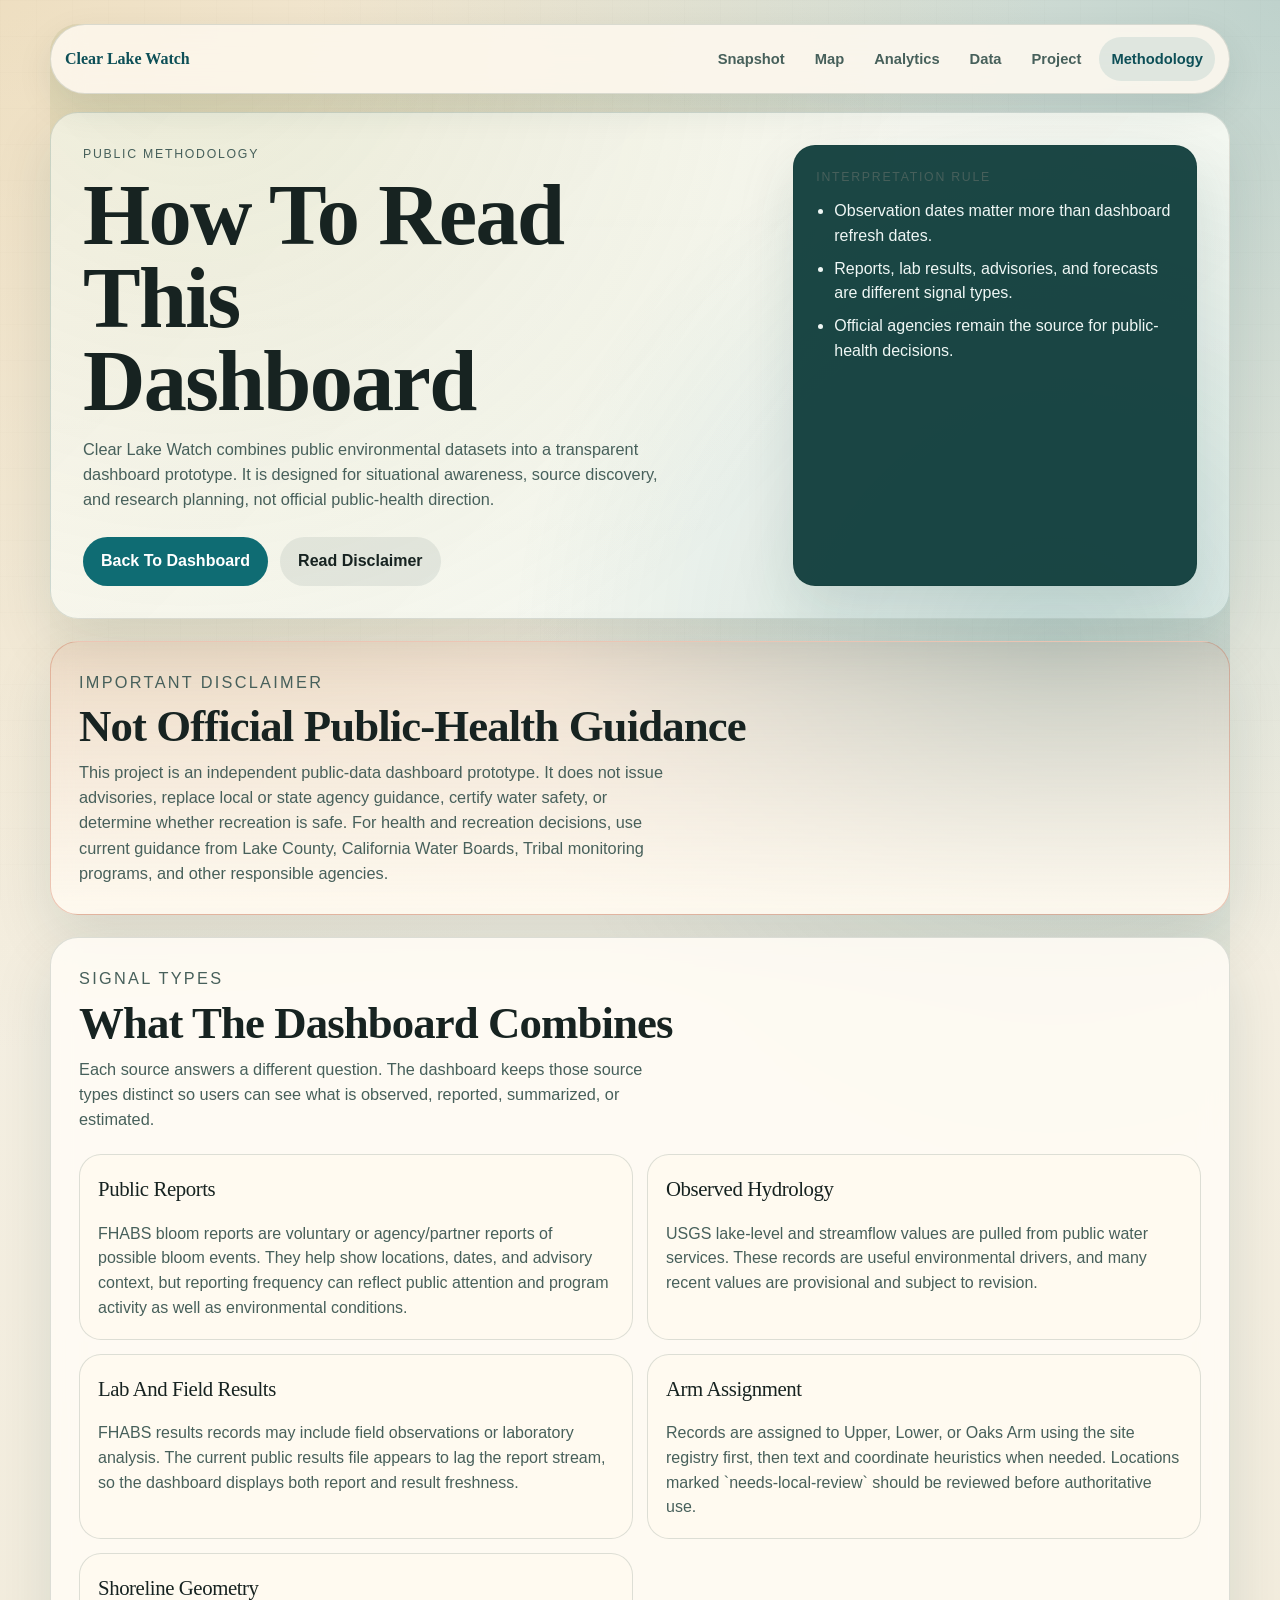
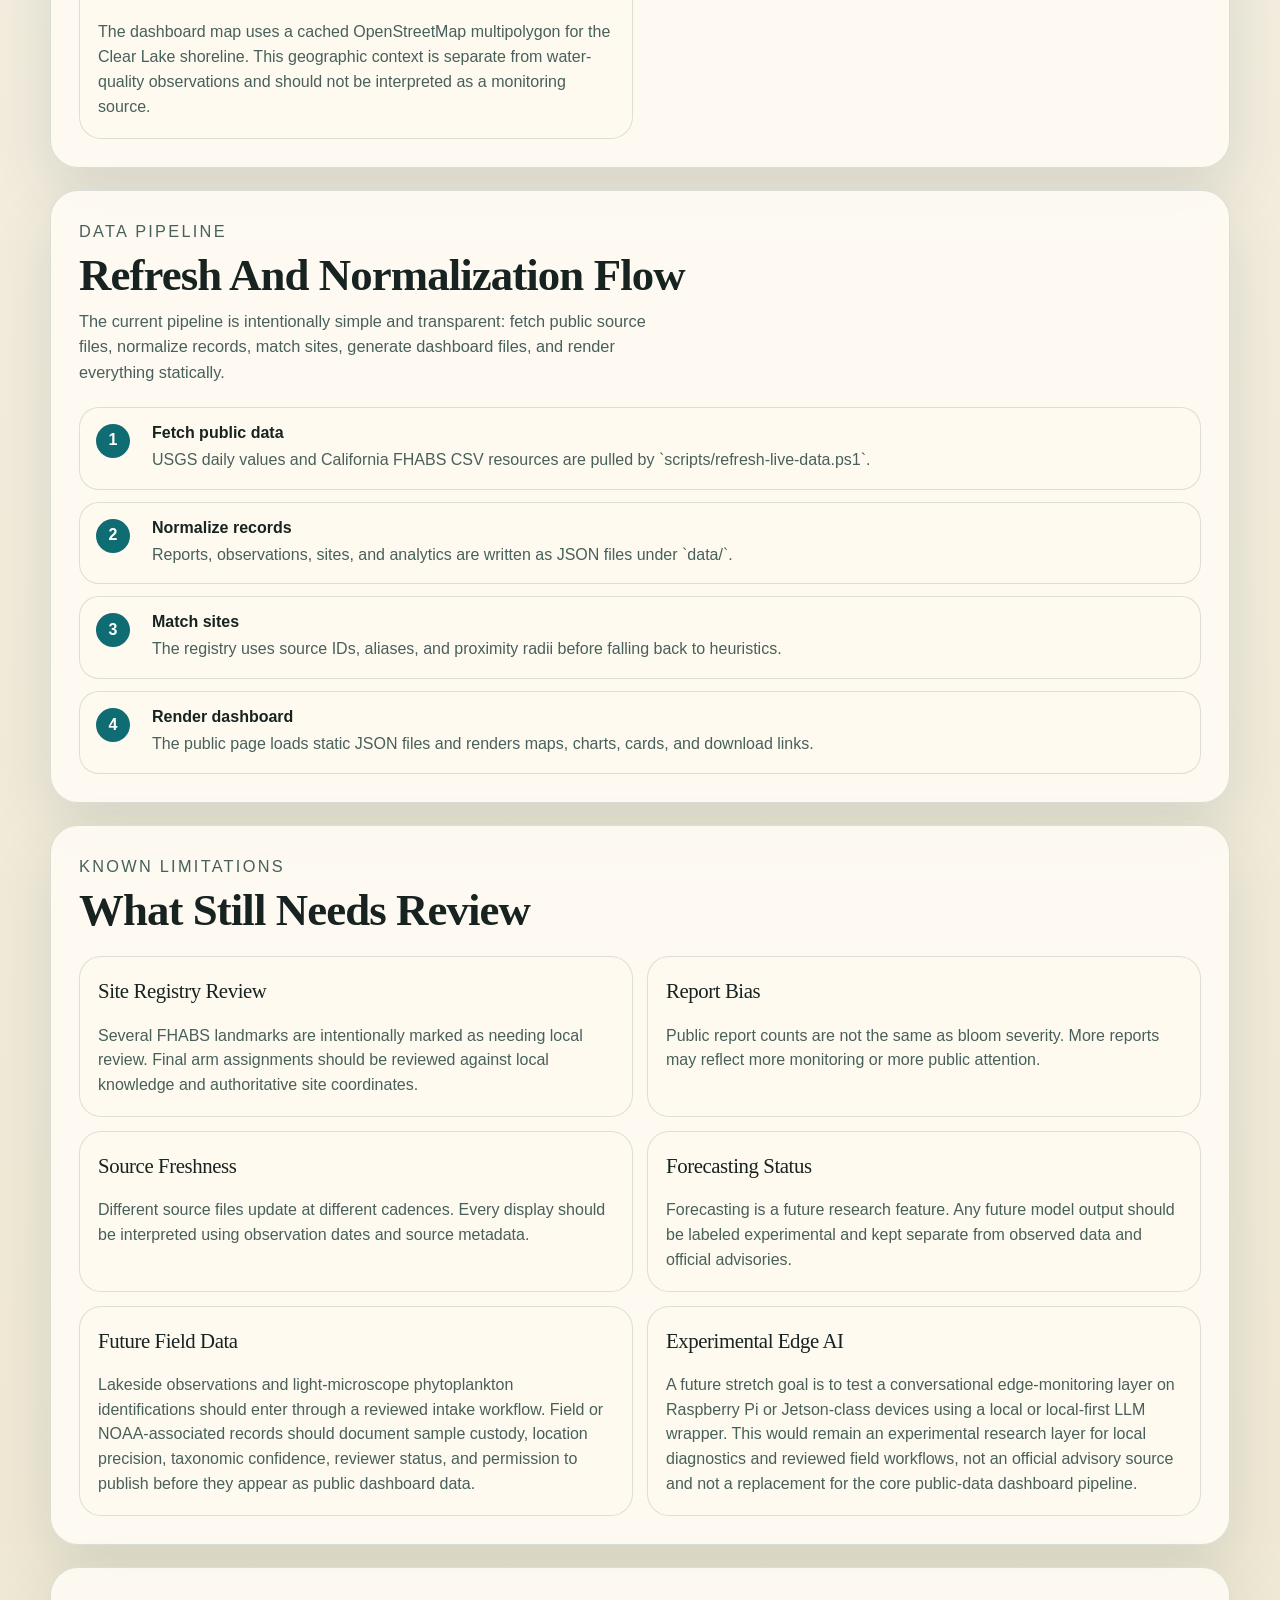
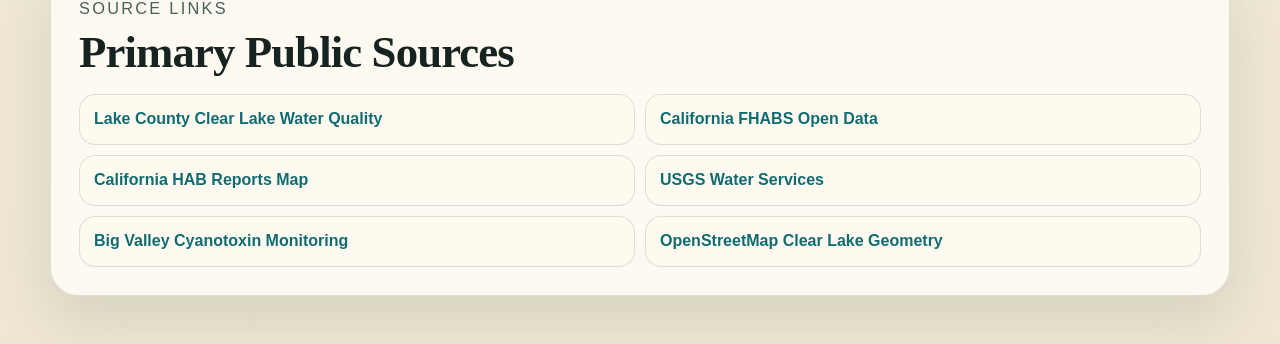
==== methodology.html @ ec5adc86 "Initial Clear Lake Watch baseline" ====
<!doctype html>
<html lang="en">
  <head>
    <meta charset="utf-8">
    <meta name="viewport" content="width=device-width, initial-scale=1">
    <title>Methodology | Clear Lake Watch</title>
    <meta
      name="description"
      content="Methodology, source notes, and public-health disclaimers for the Clear Lake Watch dashboard prototype."
    >
    <link rel="icon" href="./assets/clear-lake-watch.ico">
    <link rel="stylesheet" href="./styles.css">
  </head>
  <body>
    <a class="skip-link" href="#main-content">Skip to methodology content</a>
    <div class="page-shell">
      <nav class="site-nav" aria-label="Primary navigation">
        <a class="brand-link" href="./index.html">Clear Lake Watch</a>
        <div class="nav-links">
          <a href="./index.html#live">Snapshot</a>
          <a href="./index.html#map">Map</a>
          <a href="./index.html#analytics">Analytics</a>
          <a href="./index.html#data-products">Data</a>
          <a href="./project.html">Project</a>
          <a href="./methodology.html" aria-current="page">Methodology</a>
        </div>
      </nav>

      <header class="hero methodology-hero">
        <div class="hero-copy">
          <p class="eyebrow">Public Methodology</p>
          <h1>How To Read This Dashboard</h1>
          <p class="hero-text">
            Clear Lake Watch combines public environmental datasets into a transparent
            dashboard prototype. It is designed for situational awareness, source
            discovery, and research planning, not official public-health direction.
          </p>
          <div class="hero-actions">
            <a href="./index.html" class="button button-primary">Back To Dashboard</a>
            <a href="#disclaimer" class="button button-secondary">Read Disclaimer</a>
          </div>
        </div>
        <aside class="hero-panel">
          <p class="panel-label">Interpretation Rule</p>
          <ul class="hero-list">
            <li>Observation dates matter more than dashboard refresh dates.</li>
            <li>Reports, lab results, advisories, and forecasts are different signal types.</li>
            <li>Official agencies remain the source for public-health decisions.</li>
          </ul>
        </aside>
      </header>

      <main id="main-content" tabindex="-1">
        <section class="section callout-section" id="disclaimer">
          <div class="section-heading">
            <p class="eyebrow">Important Disclaimer</p>
            <h2>Not Official Public-Health Guidance</h2>
            <p>
              This project is an independent public-data dashboard prototype. It does
              not issue advisories, replace local or state agency guidance, certify
              water safety, or determine whether recreation is safe. For health and
              recreation decisions, use current guidance from Lake County, California
              Water Boards, Tribal monitoring programs, and other responsible agencies.
            </p>
          </div>
        </section>

        <section class="section">
          <div class="section-heading">
            <p class="eyebrow">Signal Types</p>
            <h2>What The Dashboard Combines</h2>
            <p>
              Each source answers a different question. The dashboard keeps those
              source types distinct so users can see what is observed, reported,
              summarized, or estimated.
            </p>
          </div>
          <div class="method-grid">
            <article class="method-card">
              <p class="simple-title">Public Reports</p>
              <p>
                FHABS bloom reports are voluntary or agency/partner reports of
                possible bloom events. They help show locations, dates, and advisory
                context, but reporting frequency can reflect public attention and
                program activity as well as environmental conditions.
              </p>
            </article>
            <article class="method-card">
              <p class="simple-title">Observed Hydrology</p>
              <p>
                USGS lake-level and streamflow values are pulled from public water
                services. These records are useful environmental drivers, and many
                recent values are provisional and subject to revision.
              </p>
            </article>
            <article class="method-card">
              <p class="simple-title">Lab And Field Results</p>
              <p>
                FHABS results records may include field observations or laboratory
                analysis. The current public results file appears to lag the report
                stream, so the dashboard displays both report and result freshness.
              </p>
            </article>
            <article class="method-card">
              <p class="simple-title">Arm Assignment</p>
              <p>
                Records are assigned to Upper, Lower, or Oaks Arm using the site
                registry first, then text and coordinate heuristics when needed.
                Locations marked `needs-local-review` should be reviewed before
                authoritative use.
              </p>
            </article>
            <article class="method-card">
              <p class="simple-title">Shoreline Geometry</p>
              <p>
                The dashboard map uses a cached OpenStreetMap multipolygon for
                the Clear Lake shoreline. This geographic context is separate from
                water-quality observations and should not be interpreted as a
                monitoring source.
              </p>
            </article>
          </div>
        </section>

        <section class="section">
          <div class="section-heading">
            <p class="eyebrow">Data Pipeline</p>
            <h2>Refresh And Normalization Flow</h2>
            <p>
              The current pipeline is intentionally simple and transparent: fetch
              public source files, normalize records, match sites, generate dashboard
              files, and render everything statically.
            </p>
          </div>
          <div class="timeline">
            <article class="timeline-item">
              <span>1</span>
              <div>
                <strong>Fetch public data</strong>
                <p>USGS daily values and California FHABS CSV resources are pulled by `scripts/refresh-live-data.ps1`.</p>
              </div>
            </article>
            <article class="timeline-item">
              <span>2</span>
              <div>
                <strong>Normalize records</strong>
                <p>Reports, observations, sites, and analytics are written as JSON files under `data/`.</p>
              </div>
            </article>
            <article class="timeline-item">
              <span>3</span>
              <div>
                <strong>Match sites</strong>
                <p>The registry uses source IDs, aliases, and proximity radii before falling back to heuristics.</p>
              </div>
            </article>
            <article class="timeline-item">
              <span>4</span>
              <div>
                <strong>Render dashboard</strong>
                <p>The public page loads static JSON files and renders maps, charts, cards, and download links.</p>
              </div>
            </article>
          </div>
        </section>

        <section class="section">
          <div class="section-heading">
            <p class="eyebrow">Known Limitations</p>
            <h2>What Still Needs Review</h2>
          </div>
          <div class="method-grid">
            <article class="method-card">
              <p class="simple-title">Site Registry Review</p>
              <p>
                Several FHABS landmarks are intentionally marked as needing local
                review. Final arm assignments should be reviewed against local
                knowledge and authoritative site coordinates.
              </p>
            </article>
            <article class="method-card">
              <p class="simple-title">Report Bias</p>
              <p>
                Public report counts are not the same as bloom severity. More reports
                may reflect more monitoring or more public attention.
              </p>
            </article>
            <article class="method-card">
              <p class="simple-title">Source Freshness</p>
              <p>
                Different source files update at different cadences. Every display
                should be interpreted using observation dates and source metadata.
              </p>
            </article>
            <article class="method-card">
              <p class="simple-title">Forecasting Status</p>
              <p>
                Forecasting is a future research feature. Any future model output
                should be labeled experimental and kept separate from observed data
                and official advisories.
              </p>
            </article>
            <article class="method-card">
              <p class="simple-title">Future Field Data</p>
              <p>
                Lakeside observations and light-microscope phytoplankton
                identifications should enter through a reviewed intake workflow.
                Field or NOAA-associated records should document sample custody,
                location precision, taxonomic confidence, reviewer status, and
                permission to publish before they appear as public dashboard data.
              </p>
            </article>
            <article class="method-card">
              <p class="simple-title">Experimental Edge AI</p>
              <p>
                A future stretch goal is to test a conversational edge-monitoring
                layer on Raspberry Pi or Jetson-class devices using a local or
                local-first LLM wrapper. This would remain an experimental research
                layer for local diagnostics and reviewed field workflows, not an
                official advisory source and not a replacement for the core
                public-data dashboard pipeline.
              </p>
            </article>
          </div>
        </section>

        <section class="section">
          <div class="section-heading">
            <p class="eyebrow">Source Links</p>
            <h2>Primary Public Sources</h2>
          </div>
          <div class="source-link-list">
            <a href="https://lakecountyca.gov/1504/Clear-Lake-Water-Quality" target="_blank" rel="noreferrer">Lake County Clear Lake Water Quality</a>
            <a href="https://lab.data.ca.gov/dataset/surface-water-freshwater-harmful-algal-blooms" target="_blank" rel="noreferrer">California FHABS Open Data</a>
            <a href="https://mywaterquality.ca.gov/habs/resources/reports-map/" target="_blank" rel="noreferrer">California HAB Reports Map</a>
            <a href="https://waterservices.usgs.gov/" target="_blank" rel="noreferrer">USGS Water Services</a>
            <a href="https://www.bvrancheria.com/clearlakecyanotoxins" target="_blank" rel="noreferrer">Big Valley Cyanotoxin Monitoring</a>
            <a href="https://www.openstreetmap.org/relation/4046481" target="_blank" rel="noreferrer">OpenStreetMap Clear Lake Geometry</a>
          </div>
        </section>
      </main>
    </div>
  </body>
</html>
---- styles.css ----
:root {
  --bg: #f3efe2;
  --bg-deep: #0d3b3a;
  --panel: rgba(255, 252, 245, 0.88);
  --panel-strong: #fffaf0;
  --ink: #172321;
  --ink-soft: #47605b;
  --line: rgba(18, 49, 48, 0.14);
  --lake: #0f6c73;
  --lake-deep: #0d4f57;
  --reed: #7b8f3d;
  --sand: #ddb66f;
  --alert: #c85b3c;
  --shadow: 0 24px 60px rgba(13, 59, 58, 0.12);
}

:root[data-theme="dark"] {
  --bg: #071817;
  --bg-deep: #041110;
  --panel: rgba(13, 34, 32, 0.9);
  --panel-strong: #102522;
  --ink: #edf6f1;
  --ink-soft: #b5cbc4;
  --line: rgba(217, 235, 225, 0.16);
  --lake: #65c5c3;
  --lake-deep: #9bddda;
  --reed: #b8c770;
  --sand: #e1bd73;
  --alert: #ef8a66;
  --shadow: 0 24px 60px rgba(0, 0, 0, 0.34);
}

* {
  box-sizing: border-box;
}

html {
  scroll-behavior: smooth;
}

body {
  margin: 0;
  min-height: 100vh;
  color: var(--ink);
  background:
    radial-gradient(circle at top left, rgba(221, 182, 111, 0.32), transparent 28%),
    radial-gradient(circle at top right, rgba(15, 108, 115, 0.24), transparent 26%),
    linear-gradient(180deg, #f6f2e8 0%, #efe7d2 100%);
  font-family: "Aptos", "Segoe UI", sans-serif;
}

:root[data-theme="dark"] body {
  background:
    radial-gradient(circle at top left, rgba(225, 189, 115, 0.14), transparent 30%),
    radial-gradient(circle at top right, rgba(101, 197, 195, 0.18), transparent 28%),
    linear-gradient(180deg, #061715 0%, #0b201d 100%);
}

body::before {
  content: "";
  position: fixed;
  inset: 0;
  pointer-events: none;
  opacity: 0.2;
  background-image:
    linear-gradient(rgba(13, 59, 58, 0.04) 1px, transparent 1px),
    linear-gradient(90deg, rgba(13, 59, 58, 0.04) 1px, transparent 1px);
  background-size: 36px 36px;
}

:root[data-theme="dark"] body::before {
  opacity: 0.08;
}

h1,
h2,
.stat-value,
.arm-name,
.source-name,
.phase-name,
.simple-title {
  font-family: "Georgia", "Palatino Linotype", serif;
  letter-spacing: -0.02em;
}

p,
li,
a,
span {
  line-height: 1.55;
}

a {
  color: inherit;
}

.skip-link {
  position: fixed;
  left: 16px;
  top: 16px;
  z-index: 100;
  padding: 10px 14px;
  border-radius: 999px;
  background: var(--ink);
  color: var(--panel-strong);
  font-weight: 800;
  text-decoration: none;
  transform: translateY(-180%);
  transition: transform 160ms ease;
}

.skip-link:focus {
  transform: translateY(0);
}

.page-shell {
  position: relative;
  width: calc(100% - 32px);
  max-width: 1180px;
  margin: 24px auto 48px;
}

.site-nav {
  position: sticky;
  top: 12px;
  z-index: 10;
  display: flex;
  align-items: center;
  justify-content: space-between;
  gap: 16px;
  margin-bottom: 18px;
  padding: 12px 14px;
  border: 1px solid var(--line);
  border-radius: 999px;
  background: rgba(255, 250, 240, 0.86);
  box-shadow: 0 14px 36px rgba(13, 59, 58, 0.1);
  backdrop-filter: blur(16px);
}

:root[data-theme="dark"] .site-nav {
  background: rgba(10, 30, 27, 0.86);
}

.brand-link {
  font-family: "Georgia", "Palatino Linotype", serif;
  font-weight: 800;
  text-decoration: none;
  color: var(--lake-deep);
}

.nav-links {
  display: flex;
  flex-wrap: wrap;
  gap: 6px;
  justify-content: flex-end;
}

.nav-links a {
  display: inline-flex;
  align-items: center;
  min-height: 44px;
  padding: 10px 12px;
  border-radius: 999px;
  color: var(--ink-soft);
  font-size: 0.92rem;
  font-weight: 700;
  text-decoration: none;
}

.nav-links a:hover,
.nav-links a[aria-current] {
  background: rgba(15, 108, 115, 0.1);
  color: var(--lake-deep);
}

.theme-toggle {
  min-height: 44px;
  border: 1px solid var(--line);
  border-radius: 999px;
  padding: 10px 12px;
  background: rgba(15, 108, 115, 0.08);
  color: var(--lake-deep);
  cursor: pointer;
  font: inherit;
  font-size: 0.92rem;
  font-weight: 800;
}

.theme-toggle:hover,
.theme-toggle[aria-pressed="true"] {
  background: var(--lake);
  color: var(--panel-strong);
}

a:focus-visible,
button:focus-visible,
.map-marker:focus-visible,
.map-detail:focus-visible,
main:focus-visible {
  outline: 3px solid var(--sand);
  outline-offset: 3px;
}

.hero,
.section,
.stat-card,
.hero-panel {
  border: 1px solid var(--line);
  box-shadow: var(--shadow);
}

.hero {
  display: grid;
  grid-template-columns: 1.7fr 1fr;
  gap: 24px;
  padding: 32px;
  border-radius: 28px;
  background:
    linear-gradient(135deg, rgba(255, 250, 240, 0.95), rgba(238, 245, 239, 0.92)),
    linear-gradient(180deg, rgba(255, 255, 255, 0.8), rgba(255, 255, 255, 0.72));
  overflow: hidden;
}

:root[data-theme="dark"] .hero {
  background:
    linear-gradient(135deg, rgba(16, 37, 34, 0.96), rgba(12, 47, 43, 0.92)),
    linear-gradient(180deg, rgba(255, 255, 255, 0.03), rgba(255, 255, 255, 0.01));
}

.hero::after {
  content: "";
  position: absolute;
  inset: 0;
  border-radius: 28px;
  pointer-events: none;
  background:
    radial-gradient(circle at 85% 18%, rgba(15, 108, 115, 0.16), transparent 18%),
    radial-gradient(circle at 12% 0%, rgba(123, 143, 61, 0.15), transparent 20%);
}

.hero-copy,
.hero-panel {
  position: relative;
  z-index: 1;
}

.eyebrow,
.panel-label,
.detail-label,
.stat-label,
.source-owner,
.phase-window {
  margin: 0;
  text-transform: uppercase;
  letter-spacing: 0.14em;
  font-size: 0.77rem;
  color: var(--ink-soft);
}

h1 {
  margin: 10px 0 14px;
  font-size: clamp(3rem, 7vw, 5.4rem);
  line-height: 0.96;
  max-width: 16ch;
}

h2 {
  margin: 8px 0 10px;
  font-size: clamp(1.9rem, 4vw, 2.8rem);
  line-height: 1.05;
}

.hero-text,
.section-heading p {
  max-width: 66ch;
  margin: 0;
  color: var(--ink-soft);
  font-size: 1.02rem;
}

.hero-actions {
  display: flex;
  flex-wrap: wrap;
  gap: 12px;
  margin-top: 24px;
}

.button {
  display: inline-flex;
  align-items: center;
  justify-content: center;
  min-height: 44px;
  padding: 12px 18px;
  border-radius: 999px;
  text-decoration: none;
  font-weight: 600;
  transition: transform 180ms ease, background-color 180ms ease;
}

.button:hover {
  transform: translateY(-2px);
}

.button-primary {
  background: var(--lake);
  color: #fff;
}

.button-secondary {
  background: rgba(13, 59, 58, 0.08);
}

.hero-panel {
  align-self: stretch;
  padding: 22px;
  border-radius: 22px;
  background: rgba(13, 59, 58, 0.94);
  color: #eff7f5;
}

.methodology-hero h1 {
  max-width: 12ch;
}

.hero-list,
.mini-list {
  margin: 12px 0 0;
  padding-left: 18px;
}

.hero-list li + li,
.mini-list li + li {
  margin-top: 8px;
}

.timestamp {
  margin-top: 22px;
  padding-top: 16px;
  border-top: 1px solid rgba(255, 255, 255, 0.15);
}

.timestamp span {
  display: block;
  color: rgba(239, 247, 245, 0.74);
  font-size: 0.85rem;
}

.timestamp strong {
  font-size: 1.05rem;
}

.snapshot-unavailable {
  color: var(--alert);
}

.stats-grid,
.arm-grid,
.source-grid,
.ml-grid,
.product-grid {
  display: grid;
  gap: 18px;
}

.stats-grid {
  grid-template-columns: repeat(4, minmax(0, 1fr));
  margin: 22px 0;
}

.stat-card {
  padding: 18px;
  border-radius: 20px;
  background: var(--panel);
  backdrop-filter: blur(12px);
}

.stat-value {
  display: block;
  margin-top: 10px;
  font-size: 2rem;
}

.stat-note {
  margin: 8px 0 0;
  color: var(--ink-soft);
}

.section {
  margin-top: 22px;
  padding: 28px;
  border-radius: 28px;
  background: var(--panel);
  backdrop-filter: blur(14px);
}

.freshness-row {
  display: flex;
  flex-wrap: wrap;
  gap: 10px;
  align-items: center;
  margin: 12px 0;
}

.freshness-badge {
  display: inline-flex;
  align-items: center;
  min-height: 34px;
  border-radius: 999px;
  padding: 6px 12px;
  font-weight: 900;
}

.freshness-current {
  background: rgba(123, 143, 61, 0.16);
  color: #40510e;
}

.freshness-stale {
  background: rgba(221, 182, 111, 0.2);
  color: #715119;
}

.freshness-unknown,
.freshness-unavailable {
  background: rgba(200, 91, 60, 0.14);
  color: var(--alert);
}

.freshness-note {
  color: var(--ink-soft);
  font-size: 0.92rem;
}

:root[data-theme="dark"] .freshness-current,
:root[data-theme="dark"] .freshness-stale {
  color: var(--sand);
}

.signal-row {
  display: flex;
  flex-wrap: wrap;
  gap: 7px;
  align-items: center;
  margin-top: 12px;
}

.signal-badge {
  display: inline-flex;
  align-items: center;
  min-height: 28px;
  border-radius: 999px;
  padding: 4px 9px;
  border: 1px solid transparent;
  font-size: 0.76rem;
  font-weight: 900;
  letter-spacing: 0.01em;
}

.signal-observed {
  background: rgba(15, 108, 115, 0.12);
  color: var(--lake-deep);
}

.signal-reported {
  background: rgba(221, 182, 111, 0.18);
  color: #70511d;
}

.signal-derived {
  background: rgba(123, 143, 61, 0.14);
  color: #40510e;
}

.signal-review {
  background: rgba(200, 91, 60, 0.12);
  color: var(--alert);
}

.signal-planning {
  background: rgba(89, 122, 115, 0.14);
  color: #31544d;
}

.signal-experimental {
  background: rgba(96, 76, 121, 0.13);
  color: #51396f;
}

.signal-export,
.signal-context {
  background: rgba(13, 59, 58, 0.08);
  color: var(--ink-soft);
}

:root[data-theme="dark"] .signal-badge {
  border-color: rgba(255, 250, 240, 0.08);
}

:root[data-theme="dark"] .signal-observed,
:root[data-theme="dark"] .signal-reported,
:root[data-theme="dark"] .signal-derived,
:root[data-theme="dark"] .signal-review,
:root[data-theme="dark"] .signal-planning,
:root[data-theme="dark"] .signal-experimental,
:root[data-theme="dark"] .signal-export,
:root[data-theme="dark"] .signal-context {
  color: var(--sand);
}

.section-heading.compact h2 {
  font-size: 1.7rem;
}

.arm-grid {
  grid-template-columns: repeat(3, minmax(0, 1fr));
  margin-top: 22px;
}

.arm-card,
.source-card,
.simple-card,
.phase-card {
  border: 1px solid var(--line);
  border-radius: 22px;
  padding: 18px;
  background: var(--panel-strong);
}

.arm-card {
  background:
    linear-gradient(180deg, rgba(15, 108, 115, 0.06), rgba(255, 250, 240, 0.96));
}

:root[data-theme="dark"] .hero-panel,
:root[data-theme="dark"] .stat-card,
:root[data-theme="dark"] .arm-card,
:root[data-theme="dark"] .source-card,
:root[data-theme="dark"] .simple-card,
:root[data-theme="dark"] .phase-card,
:root[data-theme="dark"] .list-item,
:root[data-theme="dark"] .trend-card,
:root[data-theme="dark"] .map-card,
:root[data-theme="dark"] .map-detail,
:root[data-theme="dark"] .marker-card,
:root[data-theme="dark"] .product-card,
:root[data-theme="dark"] .source-status-card,
:root[data-theme="dark"] .source-output-card,
:root[data-theme="dark"] .review-summary-card,
:root[data-theme="dark"] .map-filter-panel,
:root[data-theme="dark"] .weather-context-card,
:root[data-theme="dark"] .method-card,
:root[data-theme="dark"] .timeline-item,
:root[data-theme="dark"] .source-link-list a,
:root[data-theme="dark"] .chart-card,
:root[data-theme="dark"] .coverage-item {
  background: rgba(16, 37, 34, 0.92);
}

.arm-card-top,
.source-top,
.phase-top {
  display: flex;
  justify-content: space-between;
  gap: 14px;
  align-items: flex-start;
}

.arm-name,
.source-name,
.phase-name,
.simple-title {
  margin: 0;
  font-size: 1.3rem;
}

.arm-summary,
.source-summary,
.phase-goal,
.simple-body,
.meta-value {
  margin: 10px 0 0;
  color: var(--ink-soft);
}

.arm-badge,
.source-status,
.phase-window {
  display: inline-flex;
  align-items: center;
  border-radius: 999px;
  padding: 6px 10px;
  background: rgba(15, 108, 115, 0.1);
  color: var(--lake-deep);
  white-space: nowrap;
}

.chip-row {
  display: flex;
  flex-wrap: wrap;
  gap: 8px;
}

.arm-focus,
.arm-signals {
  margin-top: 14px;
}

.chip {
  display: inline-flex;
  align-items: center;
  padding: 6px 10px;
  border-radius: 999px;
  font-size: 0.88rem;
  background: rgba(123, 143, 61, 0.12);
  color: #40510e;
}

.arm-details {
  display: grid;
  gap: 14px;
  margin-top: 16px;
}

.split-section {
  display: grid;
  grid-template-columns: 1fr 1fr;
  gap: 18px;
}

.module-list,
.guardrail-list,
.phase-list,
.marker-list {
  display: grid;
  gap: 12px;
}

.source-grid {
  grid-template-columns: repeat(2, minmax(0, 1fr));
  margin-top: 22px;
}

.meta-grid {
  display: grid;
  grid-template-columns: repeat(2, minmax(0, 1fr));
  gap: 14px;
  margin-top: 16px;
  padding-top: 14px;
  border-top: 1px solid var(--line);
}

.source-link {
  display: inline-flex;
  margin-top: 16px;
  color: var(--lake);
  font-weight: 700;
  text-decoration: none;
}

.source-link:hover {
  text-decoration: underline;
}

.phase-list {
  margin-top: 20px;
}

.live-detail-section {
  margin-top: 20px;
}

.list-card {
  display: grid;
  gap: 12px;
}

.trend-grid {
  display: grid;
  gap: 12px;
}

.list-item {
  border: 1px solid var(--line);
  border-radius: 20px;
  padding: 16px;
  background: rgba(255, 250, 240, 0.92);
}

.trend-card {
  border: 1px solid var(--line);
  border-radius: 22px;
  padding: 16px;
  background:
    linear-gradient(180deg, rgba(15, 108, 115, 0.08), rgba(255, 250, 240, 0.94));
}

.trend-top {
  display: flex;
  justify-content: space-between;
  gap: 12px;
  align-items: flex-start;
}

.trend-title {
  margin: 0;
  font-weight: 800;
}

.trend-subtitle,
.trend-note {
  margin: 6px 0 0;
  color: var(--ink-soft);
}

.trend-value {
  font-family: "Georgia", "Palatino Linotype", serif;
  font-size: 1.4rem;
  color: var(--lake-deep);
  white-space: nowrap;
}

.sparkline {
  width: 100%;
  height: 96px;
  margin-top: 12px;
  overflow: visible;
}

.sparkline-grid {
  stroke: rgba(13, 59, 58, 0.12);
  stroke-width: 1;
}

.sparkline-line {
  fill: none;
  stroke: var(--lake);
  stroke-width: 4;
  stroke-linecap: round;
  stroke-linejoin: round;
}

.sparkline-dot {
  fill: var(--sand);
  stroke: var(--lake-deep);
  stroke-width: 2;
}

.list-item-top {
  display: flex;
  justify-content: space-between;
  gap: 12px;
  align-items: flex-start;
}

.list-item-title {
  margin: 0;
  font-size: 1.05rem;
  font-weight: 700;
}

.list-item-tag {
  display: inline-flex;
  align-items: center;
  border-radius: 999px;
  padding: 5px 9px;
  background: rgba(15, 108, 115, 0.1);
  color: var(--lake-deep);
  font-size: 0.82rem;
  white-space: nowrap;
}

.list-item-body {
  margin: 8px 0 0;
  color: var(--ink-soft);
}

.phase-card {
  background:
    linear-gradient(180deg, rgba(221, 182, 111, 0.12), rgba(255, 250, 240, 0.96));
}

.ml-grid {
  grid-template-columns: 1fr;
  margin-top: 20px;
}

.map-layout {
  display: grid;
  grid-template-columns: minmax(0, 1.7fr) minmax(280px, 0.8fr);
  gap: 18px;
  margin-top: 22px;
}

.site-review-panel {
  display: grid;
  gap: 18px;
  margin-top: 22px;
  padding: 18px;
  border: 1px solid var(--line);
  border-radius: 24px;
  background: rgba(221, 182, 111, 0.1);
}

.site-review-panel h3 {
  margin: 0;
  font-family: "Georgia", "Palatino Linotype", serif;
}

.site-review-panel p {
  margin-bottom: 0;
}

.review-summary-grid {
  display: grid;
  grid-template-columns: repeat(4, minmax(0, 1fr));
  gap: 12px;
}

.review-summary-card {
  display: grid;
  align-content: start;
  gap: 10px;
  border: 1px solid var(--line);
  border-radius: 18px;
  padding: 14px;
  background: rgba(255, 250, 240, 0.84);
}

.map-filter-panel {
  display: flex;
  flex-wrap: wrap;
  align-items: center;
  gap: 10px 14px;
  margin: 18px 0;
  padding: 14px 16px;
  border: 1px solid var(--line);
  border-radius: 18px;
  background: rgba(255, 250, 240, 0.78);
}

.map-filter-panel label {
  font-weight: 800;
  color: var(--ink);
}

.map-filter-panel select {
  min-width: 220px;
  border: 1px solid rgba(15, 108, 115, 0.24);
  border-radius: 999px;
  padding: 9px 38px 9px 14px;
  color: var(--ink);
  background: #fffaf0;
  font: inherit;
  font-weight: 700;
}

.map-filter-panel p {
  flex: 1 1 280px;
  margin: 0;
  color: var(--ink-soft);
  font-size: 0.92rem;
}

:root[data-theme="dark"] .map-filter-panel select {
  border-color: rgba(101, 197, 195, 0.28);
  color: var(--ink);
  background: rgba(8, 31, 36, 0.94);
}

.map-card,
.map-detail {
  border: 1px solid var(--line);
  border-radius: 24px;
  background: rgba(255, 250, 240, 0.92);
}

.map-card {
  padding: 12px;
}

.lake-map {
  width: 100%;
  min-height: 430px;
  border-radius: 18px;
  background:
    radial-gradient(circle at 25% 18%, rgba(221, 182, 111, 0.18), transparent 24%),
    linear-gradient(180deg, rgba(15, 108, 115, 0.08), rgba(123, 143, 61, 0.08));
}

:root[data-theme="dark"] .lake-map {
  background:
    radial-gradient(circle at 25% 18%, rgba(225, 189, 115, 0.12), transparent 24%),
    linear-gradient(180deg, rgba(101, 197, 195, 0.08), rgba(184, 199, 112, 0.08));
}

.map-water {
  fill: rgba(15, 108, 115, 0.72);
  stroke: rgba(13, 59, 58, 0.42);
  stroke-width: 3;
}

.map-water-osm {
  fill: rgba(15, 108, 115, 0.78);
  stroke: rgba(13, 59, 58, 0.62);
  stroke-linejoin: round;
}

.map-arm-label {
  fill: rgba(13, 59, 58, 0.7);
  font-size: 14px;
  font-weight: 800;
  letter-spacing: 0.08em;
  text-transform: uppercase;
}

.map-grid-line {
  stroke: rgba(13, 59, 58, 0.1);
  stroke-width: 1;
}

.map-marker {
  cursor: pointer;
  stroke: #fffaf0;
  stroke-width: 3;
  transition: r 160ms ease, transform 160ms ease;
}

.map-marker:hover,
.map-marker.active {
  r: 9;
  stroke: var(--ink);
}

.marker-clipped {
  stroke-dasharray: 4 3;
}

.marker-caution,
.legend-dot.caution {
  fill: var(--sand);
  background: var(--sand);
}

.marker-visual,
.legend-dot.visual {
  fill: var(--reed);
  background: var(--reed);
}

.marker-other,
.legend-dot.other {
  fill: var(--alert);
  background: var(--alert);
}

.map-legend {
  display: flex;
  flex-wrap: wrap;
  gap: 12px;
  margin: 10px 4px 2px;
  color: var(--ink-soft);
  font-size: 0.9rem;
}

.legend-dot {
  display: inline-flex;
  width: 10px;
  height: 10px;
  margin-right: 6px;
  border-radius: 999px;
}

.map-attribution {
  margin: 8px 4px 0;
  color: var(--ink-soft);
  font-size: 0.82rem;
}

.map-attribution a {
  color: var(--lake);
  font-weight: 800;
  text-decoration: none;
}

.map-attribution a:hover {
  text-decoration: underline;
}

.map-detail {
  padding: 20px;
}

.map-detail h3 {
  margin: 8px 0;
  font-family: "Georgia", "Palatino Linotype", serif;
  font-size: 1.6rem;
}

.map-detail p {
  color: var(--ink-soft);
}

.marker-list {
  grid-template-columns: repeat(2, minmax(0, 1fr));
  margin-top: 14px;
}

.marker-card {
  appearance: none;
  border: 1px solid var(--line);
  border-radius: 18px;
  padding: 14px;
  background: rgba(255, 250, 240, 0.82);
  color: var(--ink);
  cursor: pointer;
  text-align: left;
}

.marker-card:hover,
.marker-card.active {
  border-color: rgba(15, 108, 115, 0.5);
  background: rgba(15, 108, 115, 0.08);
}

.marker-card-title,
.marker-card-meta {
  display: block;
}

.marker-card-title {
  font-weight: 800;
}

.marker-card-meta {
  margin-top: 4px;
  color: var(--ink-soft);
  font-size: 0.9rem;
}

.review-badge {
  display: inline-flex;
  align-items: center;
  margin-top: 10px;
  border-radius: 999px;
  padding: 5px 9px;
  font-size: 0.78rem;
  font-weight: 900;
}

.review-badge.marker-reviewed {
  background: rgba(123, 143, 61, 0.14);
  color: #40510e;
}

.review-badge.marker-needs-review,
.review-badge.marker-review-unknown {
  background: rgba(221, 182, 111, 0.2);
  color: #70511d;
}

.map-marker.marker-needs-review {
  stroke-dasharray: 3 3;
}

.map-marker.marker-reviewed {
  stroke-width: 4;
}

:root[data-theme="dark"] .review-badge.marker-reviewed,
:root[data-theme="dark"] .review-badge.marker-needs-review,
:root[data-theme="dark"] .review-badge.marker-review-unknown {
  color: var(--sand);
}

.product-grid {
  grid-template-columns: repeat(3, minmax(0, 1fr));
  margin-top: 22px;
}

.source-status-panel {
  display: grid;
  gap: 18px;
  margin-top: 22px;
  padding: 18px;
  border: 1px solid var(--line);
  border-radius: 24px;
  background: rgba(15, 108, 115, 0.06);
}

.source-status-panel h3 {
  margin: 0;
  font-family: "Georgia", "Palatino Linotype", serif;
}

.source-status-panel p {
  margin-bottom: 0;
}

.source-status-grid {
  display: grid;
  grid-template-columns: repeat(4, minmax(0, 1fr));
  gap: 12px;
}

.source-output-panel {
  display: grid;
  gap: 12px;
}

.source-output-grid {
  display: grid;
  grid-template-columns: repeat(3, minmax(0, 1fr));
  gap: 12px;
}

.source-status-card {
  display: grid;
  align-content: start;
  gap: 10px;
  border: 1px solid var(--line);
  border-radius: 18px;
  padding: 14px;
  background: rgba(255, 250, 240, 0.92);
}

.source-output-card {
  display: grid;
  align-content: start;
  gap: 8px;
  border: 1px solid var(--line);
  border-radius: 18px;
  padding: 14px;
  background: rgba(255, 250, 240, 0.72);
}

.source-status-card h4,
.source-output-card h4 {
  margin: 0;
  font-size: 1rem;
}

.source-status-meta,
.source-status-date,
.source-status-note {
  margin: 0;
  color: var(--ink-soft);
  font-size: 0.92rem;
}

.source-status-unavailable,
.source-status-unknown {
  border-color: rgba(200, 91, 60, 0.35);
}

.manifest-notes {
  display: grid;
  gap: 8px;
  border-top: 1px solid var(--line);
  padding-top: 14px;
}

.manifest-notes p {
  margin: 0;
  color: var(--ink-soft);
  font-size: 0.92rem;
}

.manifest-notes p::before {
  content: "Note: ";
  color: var(--lake-deep);
  font-weight: 900;
}

.weather-context-panel {
  display: grid;
  gap: 14px;
  margin-top: 22px;
}

.weather-context-grid {
  display: grid;
  grid-template-columns: repeat(3, minmax(0, 1fr));
  gap: 12px;
}

.weather-context-card {
  display: grid;
  align-content: start;
  gap: 10px;
  border: 1px solid var(--line);
  border-radius: 22px;
  padding: 18px;
  background:
    linear-gradient(180deg, rgba(15, 108, 115, 0.08), rgba(255, 250, 240, 0.9));
}

.weather-context-card h3 {
  margin: 0;
  font-family: "Georgia", "Palatino Linotype", serif;
  font-size: 1.35rem;
}

.weather-context-card p {
  margin: 0;
  color: var(--ink-soft);
}

.weather-context-unavailable {
  border-color: rgba(221, 182, 111, 0.38);
}

.product-card {
  border: 1px solid var(--line);
  border-radius: 22px;
  padding: 18px;
  background:
    linear-gradient(180deg, rgba(123, 143, 61, 0.1), rgba(255, 250, 240, 0.94));
}

.product-top {
  display: flex;
  justify-content: space-between;
  gap: 12px;
  align-items: flex-start;
}

.product-name {
  margin: 0;
  font-family: "Georgia", "Palatino Linotype", serif;
  font-size: 1.25rem;
  font-weight: 700;
}

.product-count {
  display: inline-flex;
  align-items: center;
  border-radius: 999px;
  padding: 5px 9px;
  background: rgba(15, 108, 115, 0.1);
  color: var(--lake-deep);
  font-size: 0.86rem;
  white-space: nowrap;
}

.product-description {
  margin: 10px 0 0;
  color: var(--ink-soft);
}

.product-link {
  display: inline-flex;
  margin-top: 16px;
  color: var(--lake);
  font-weight: 800;
  text-decoration: none;
}

.product-link:hover {
  text-decoration: underline;
}

.chart-caveat {
  margin: 12px 0 16px;
  color: var(--ink-soft);
  font-size: 0.94rem;
}

.callout-section {
  border-color: rgba(200, 91, 60, 0.32);
  background:
    linear-gradient(180deg, rgba(200, 91, 60, 0.09), rgba(255, 250, 240, 0.9));
}

.method-grid {
  display: grid;
  grid-template-columns: repeat(2, minmax(0, 1fr));
  gap: 14px;
  margin-top: 22px;
}

.method-card {
  border: 1px solid var(--line);
  border-radius: 22px;
  padding: 18px;
  background: rgba(255, 250, 240, 0.92);
}

.method-card p:last-child {
  margin-bottom: 0;
  color: var(--ink-soft);
}

.timeline {
  display: grid;
  gap: 12px;
  margin-top: 22px;
}

.timeline-item {
  display: grid;
  grid-template-columns: 42px 1fr;
  gap: 14px;
  align-items: start;
  border: 1px solid var(--line);
  border-radius: 20px;
  padding: 16px;
  background: rgba(255, 250, 240, 0.92);
}

.timeline-item span {
  display: inline-flex;
  align-items: center;
  justify-content: center;
  width: 34px;
  height: 34px;
  border-radius: 999px;
  background: var(--lake);
  color: #fff;
  font-weight: 900;
}

.timeline-item strong {
  display: block;
}

.timeline-item p {
  margin: 6px 0 0;
  color: var(--ink-soft);
}

.source-link-list {
  display: grid;
  grid-template-columns: repeat(2, minmax(0, 1fr));
  gap: 10px;
  margin-top: 18px;
}

.source-link-list a {
  border: 1px solid var(--line);
  border-radius: 16px;
  padding: 12px 14px;
  background: rgba(255, 250, 240, 0.92);
  color: var(--lake);
  font-weight: 800;
  text-decoration: none;
}

.source-link-list a:hover {
  text-decoration: underline;
}

.chart-card {
  border: 1px solid var(--line);
  border-radius: 24px;
  padding: 18px;
  background: rgba(255, 250, 240, 0.92);
}

.chart-heading h3 {
  margin: 8px 0 14px;
  font-family: "Georgia", "Palatino Linotype", serif;
  font-size: 1.45rem;
}

.bar-chart {
  display: grid;
  gap: 12px;
}

.bar-row {
  display: grid;
  grid-template-columns: 74px 1fr 44px;
  gap: 10px;
  align-items: center;
}

.bar-label,
.bar-value {
  color: var(--ink-soft);
  font-size: 0.9rem;
}

.bar-value {
  text-align: right;
}

.bar-track {
  position: relative;
  height: 16px;
  overflow: hidden;
  border-radius: 999px;
  background: rgba(13, 59, 58, 0.08);
}

.bar-fill {
  display: block;
  height: 100%;
  min-width: 3px;
  border-radius: inherit;
  background: var(--lake);
}

.arm-category {
  display: grid;
  gap: 8px;
  padding-top: 12px;
  border-top: 1px solid var(--line);
}

.arm-category:first-child {
  padding-top: 0;
  border-top: 0;
}

.arm-category-title {
  margin: 0;
  font-weight: 800;
}

.coverage-card {
  margin-top: 18px;
}

.coverage-actions {
  margin-top: 14px;
}

.coverage-grid {
  display: grid;
  grid-template-columns: repeat(3, minmax(0, 1fr));
  gap: 12px;
}

.coverage-item {
  border: 1px solid var(--line);
  border-radius: 18px;
  padding: 14px;
  background: rgba(15, 108, 115, 0.06);
}

.coverage-item strong,
.coverage-item span {
  display: block;
}

.coverage-item strong {
  font-size: 1rem;
}

.coverage-item span {
  margin-top: 6px;
  color: var(--ink-soft);
  font-size: 0.9rem;
}

.error-message {
  color: var(--alert);
}

@media (max-width: 980px) {
  .hero,
  .split-section,
  .arm-grid,
  .stats-grid,
  .source-grid,
  .product-grid,
  .source-status-grid,
  .source-output-grid,
  .review-summary-grid,
  .weather-context-grid,
  .coverage-grid,
  .method-grid,
  .source-link-list,
  .map-layout,
  .marker-list {
    grid-template-columns: 1fr;
  }

  .site-nav {
    align-items: flex-start;
    border-radius: 22px;
    flex-direction: column;
  }

  .nav-links {
    justify-content: flex-start;
  }

  .page-shell {
    width: min(100% - 20px, 1180px);
  }
}

@media (max-width: 640px) {
  .hero,
  .section {
    padding: 22px;
    border-radius: 22px;
  }

  h1 {
    max-width: none;
  }

  .meta-grid {
    grid-template-columns: 1fr;
  }

  .lake-map {
    min-height: 320px;
  }
}
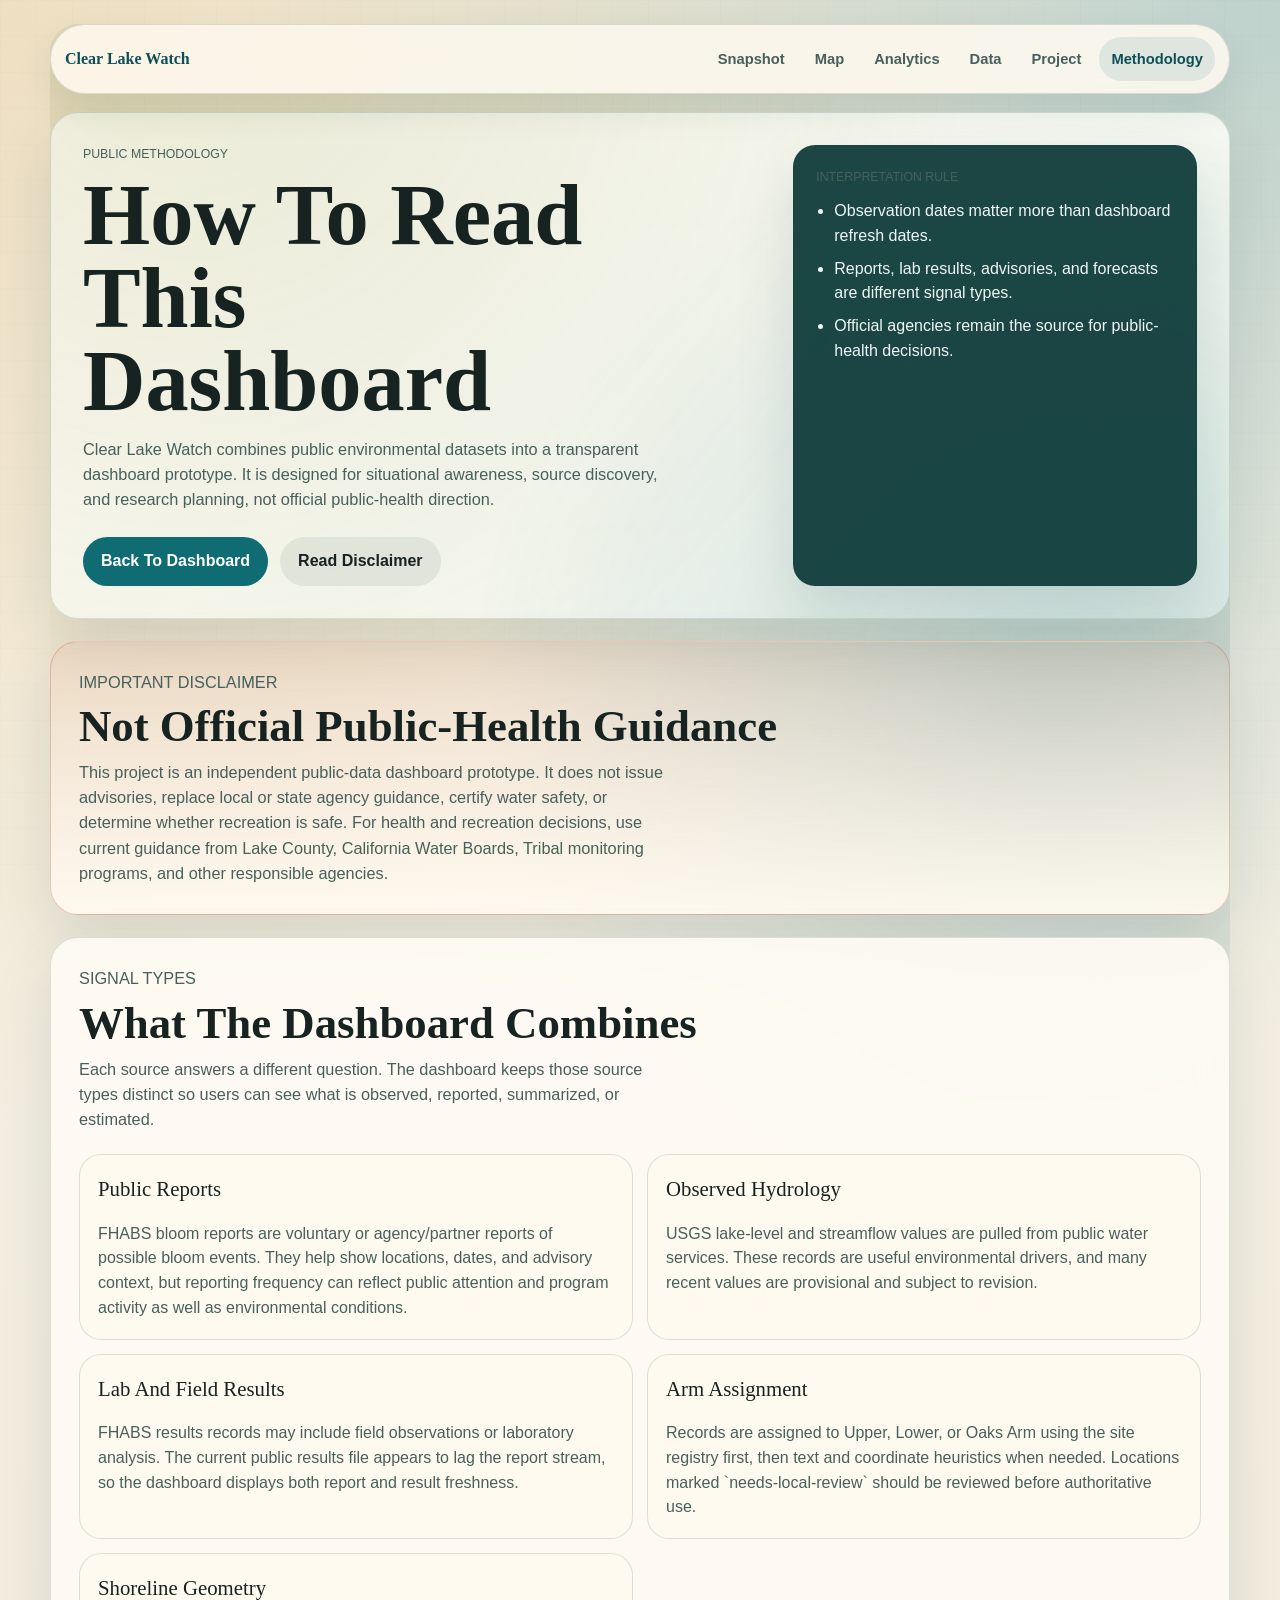
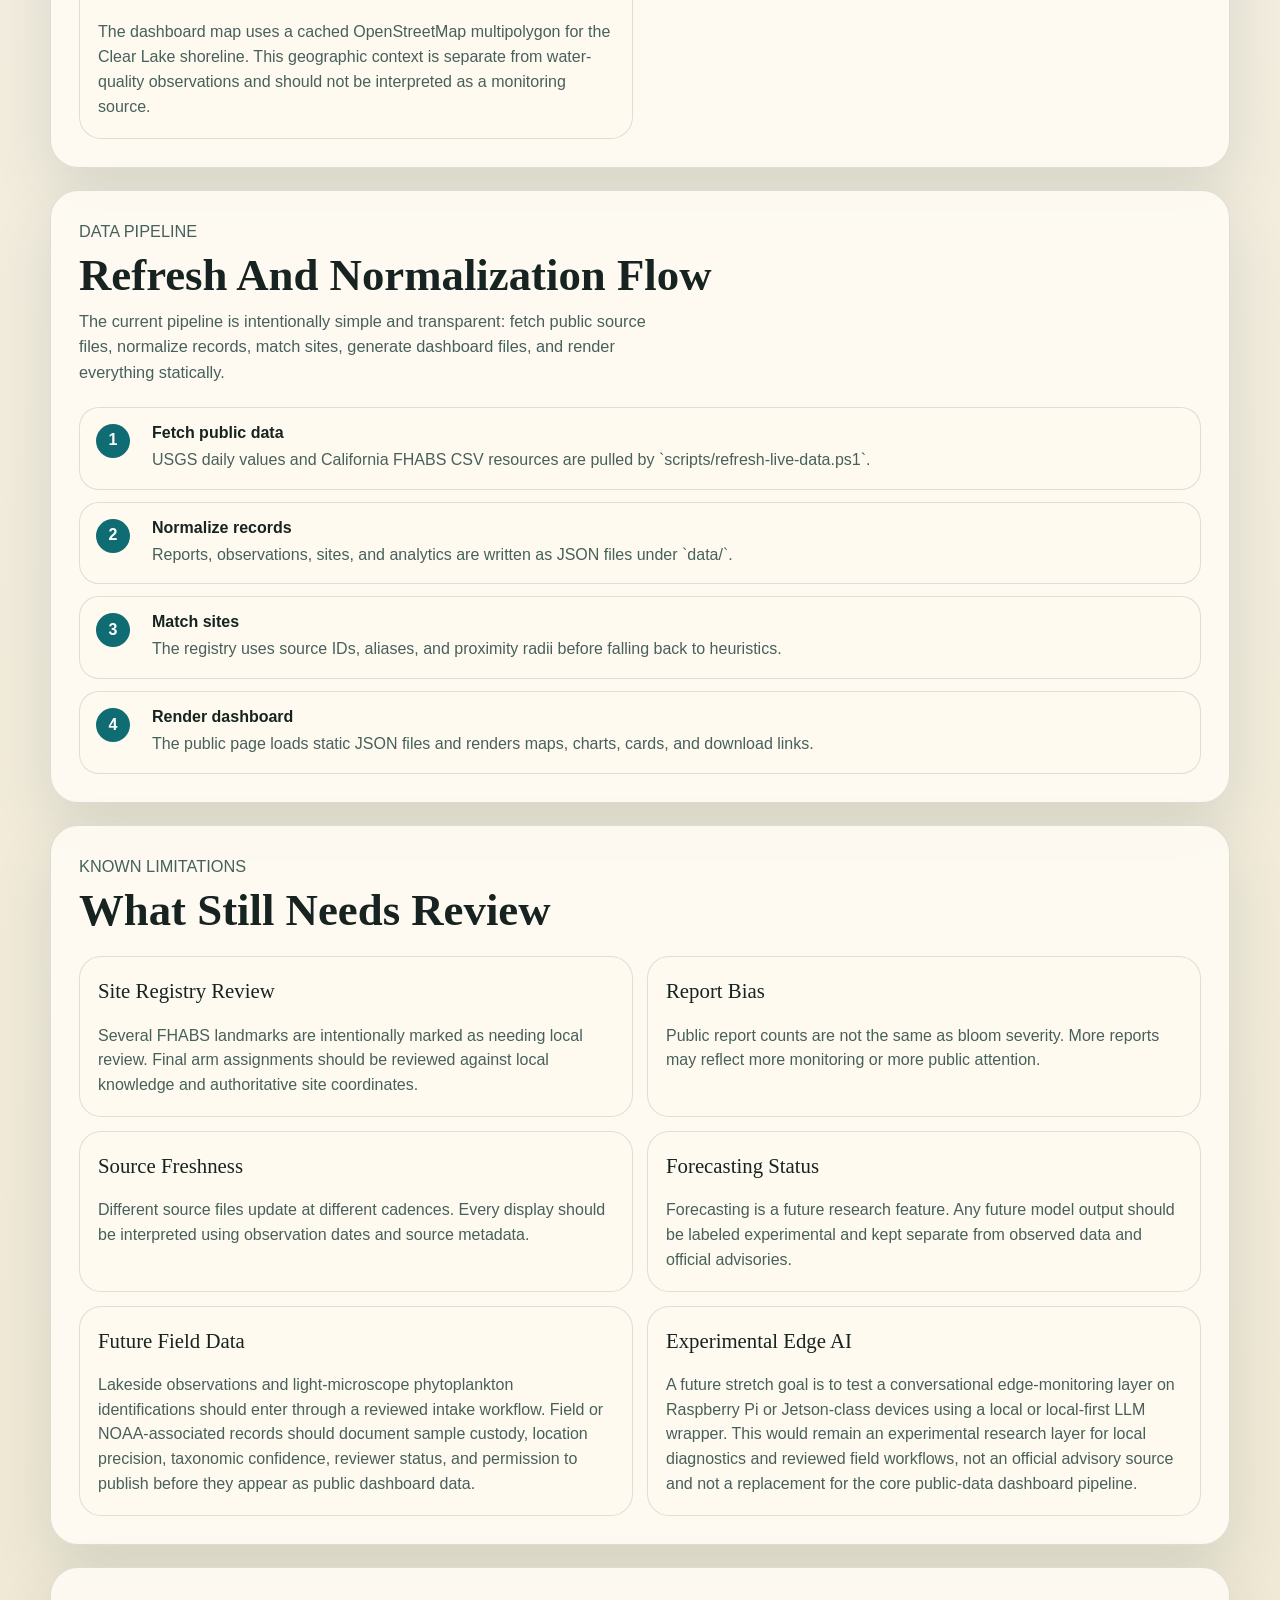
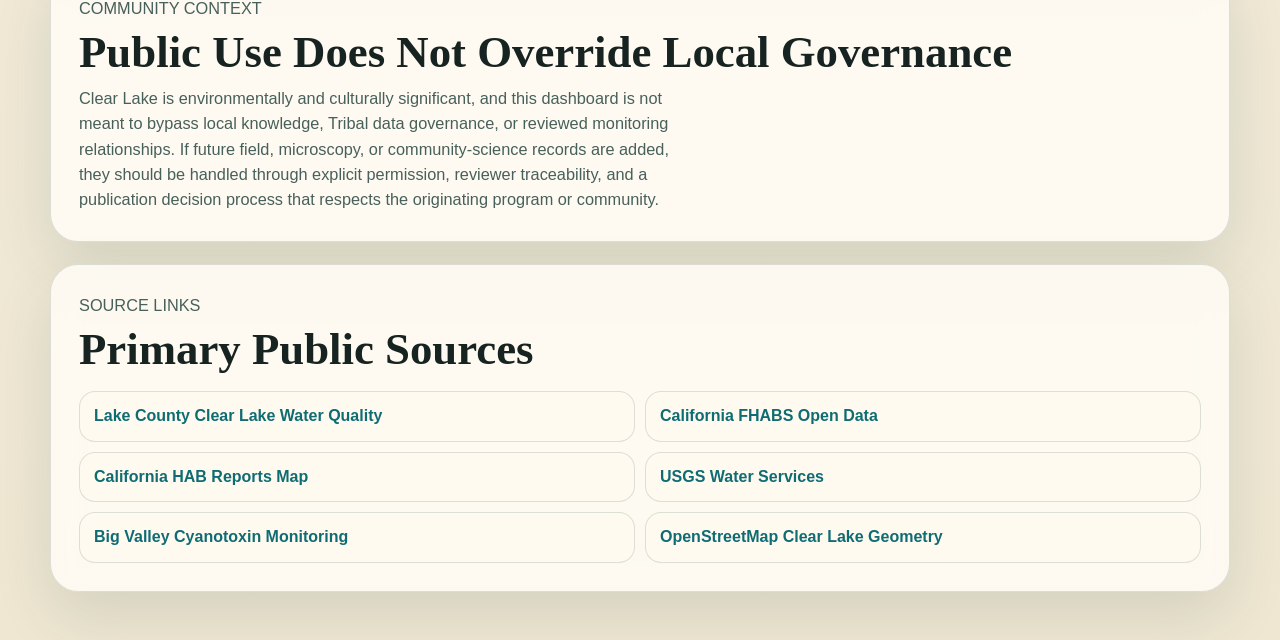
==== commit fea08a8d: "Prepare portfolio-safe release checkpoint" ====
--- a/methodology.html
+++ b/methodology.html
@@ -3,12 +3,17 @@
   <head>
     <meta charset="utf-8">
     <meta name="viewport" content="width=device-width, initial-scale=1">
+    <meta name="theme-color" content="#f3efe2">
+    <meta name="apple-mobile-web-app-capable" content="yes">
+    <meta name="apple-mobile-web-app-title" content="Clear Lake Watch">
     <title>Methodology | Clear Lake Watch</title>
     <meta
       name="description"
       content="Methodology, source notes, and public-health disclaimers for the Clear Lake Watch dashboard prototype."
     >
     <link rel="icon" href="./assets/clear-lake-watch.ico">
+    <link rel="apple-touch-icon" href="./assets/apple-touch-icon.png">
+    <link rel="manifest" href="./manifest.webmanifest">
     <link rel="stylesheet" href="./styles.css">
   </head>
   <body>
@@ -226,6 +231,22 @@
 
         <section class="section">
           <div class="section-heading">
+            <p class="eyebrow">Community Context</p>
+            <h2>Public Use Does Not Override Local Governance</h2>
+            <p>
+              Clear Lake is environmentally and culturally significant, and this
+              dashboard is not meant to bypass local knowledge, Tribal data
+              governance, or reviewed monitoring relationships. If future field,
+              microscopy, or community-science records are added, they should be
+              handled through explicit permission, reviewer traceability, and a
+              publication decision process that respects the originating program
+              or community.
+            </p>
+          </div>
+        </section>
+
+        <section class="section">
+          <div class="section-heading">
             <p class="eyebrow">Source Links</p>
             <h2>Primary Public Sources</h2>
           </div>
--- a/styles.css
+++ b/styles.css
@@ -36,6 +36,8 @@
 
 html {
   scroll-behavior: smooth;
+  -webkit-text-size-adjust: 100%;
+  text-size-adjust: 100%;
 }
 
 body {
@@ -46,7 +48,10 @@
     radial-gradient(circle at top left, rgba(221, 182, 111, 0.32), transparent 28%),
     radial-gradient(circle at top right, rgba(15, 108, 115, 0.24), transparent 26%),
     linear-gradient(180deg, #f6f2e8 0%, #efe7d2 100%);
-  font-family: "Aptos", "Segoe UI", sans-serif;
+  font-family: "Aptos", "Segoe UI", -apple-system, BlinkMacSystemFont, "Helvetica Neue", Arial, sans-serif;
+  padding-left: env(safe-area-inset-left, 0px);
+  padding-right: env(safe-area-inset-right, 0px);
+  padding-bottom: env(safe-area-inset-bottom, 0px);
 }
 
 :root[data-theme="dark"] body {
@@ -79,8 +84,8 @@
 .source-name,
 .phase-name,
 .simple-title {
-  font-family: "Georgia", "Palatino Linotype", serif;
-  letter-spacing: -0.02em;
+  font-family: "Georgia", "Palatino Linotype", "Book Antiqua", Times, serif;
+  letter-spacing: 0;
 }
 
 p,
@@ -113,16 +118,28 @@
   transform: translateY(0);
 }
 
+.sr-only {
+  position: absolute;
+  width: 1px;
+  height: 1px;
+  padding: 0;
+  margin: -1px;
+  overflow: hidden;
+  clip-path: inset(50%);
+  white-space: nowrap;
+  border: 0;
+}
+
 .page-shell {
   position: relative;
   width: calc(100% - 32px);
   max-width: 1180px;
-  margin: 24px auto 48px;
+  margin: calc(24px + env(safe-area-inset-top, 0px)) auto 48px;
 }
 
 .site-nav {
   position: sticky;
-  top: 12px;
+  top: calc(12px + env(safe-area-inset-top, 0px));
   z-index: 10;
   display: flex;
   align-items: center;
@@ -137,12 +154,16 @@
   backdrop-filter: blur(16px);
 }
 
+section[id] {
+  scroll-margin-top: calc(96px + env(safe-area-inset-top, 0px));
+}
+
 :root[data-theme="dark"] .site-nav {
   background: rgba(10, 30, 27, 0.86);
 }
 
 .brand-link {
-  font-family: "Georgia", "Palatino Linotype", serif;
+  font-family: "Georgia", "Palatino Linotype", "Book Antiqua", Times, serif;
   font-weight: 800;
   text-decoration: none;
   color: var(--lake-deep);
@@ -252,7 +273,7 @@
 .phase-window {
   margin: 0;
   text-transform: uppercase;
-  letter-spacing: 0.14em;
+  letter-spacing: 0;
   font-size: 0.77rem;
   color: var(--ink-soft);
 }
@@ -378,6 +399,9 @@
   display: block;
   margin-top: 10px;
   font-size: 2rem;
+  line-height: 1.15;
+  white-space: pre-line;
+  text-wrap: balance;
 }
 
 .stat-note {
@@ -429,6 +453,89 @@
 .freshness-note {
   color: var(--ink-soft);
   font-size: 0.92rem;
+}
+
+.notification-panel {
+  display: flex;
+  flex-wrap: wrap;
+  align-items: center;
+  justify-content: space-between;
+  gap: 12px;
+  margin: 10px 0 12px;
+  padding: 14px 16px;
+  border: 1px solid var(--line);
+  border-radius: 18px;
+  background: rgba(15, 108, 115, 0.06);
+}
+
+.notification-panel p {
+  margin: 6px 0 0;
+  color: var(--ink-soft);
+}
+
+.notification-panel .button {
+  min-width: 170px;
+}
+
+.notification-actions {
+  display: flex;
+  flex-wrap: wrap;
+  justify-content: flex-end;
+  gap: 8px;
+}
+
+.notification-history {
+  margin: 10px 0 0;
+  padding-left: 18px;
+  display: grid;
+  gap: 4px;
+  color: var(--ink-soft);
+  font-size: 0.9rem;
+}
+
+.notification-history li {
+  line-height: 1.45;
+}
+
+.notification-rule-grid {
+  display: grid;
+  gap: 6px;
+  margin-top: 10px;
+}
+
+.notification-rule-row {
+  display: flex;
+  flex-wrap: wrap;
+  align-items: center;
+  justify-content: space-between;
+  gap: 8px;
+}
+
+.notification-rule {
+  display: inline-flex;
+  align-items: center;
+  gap: 8px;
+  color: var(--ink);
+  font-size: 0.92rem;
+  font-weight: 600;
+}
+
+.notification-rule input {
+  width: 16px;
+  height: 16px;
+}
+
+.notification-test-button {
+  min-height: 34px;
+  min-width: 78px;
+  padding: 6px 12px;
+  font-size: 0.86rem;
+}
+
+.notification-last-tested {
+  margin: 3px 0 0 24px;
+  color: var(--ink-soft);
+  font-size: 0.82rem;
 }
 
 :root[data-theme="dark"] .freshness-current,
@@ -453,7 +560,7 @@
   border: 1px solid transparent;
   font-size: 0.76rem;
   font-weight: 900;
-  letter-spacing: 0.01em;
+  letter-spacing: 0;
 }
 
 .signal-observed {
@@ -713,7 +820,7 @@
 }
 
 .trend-value {
-  font-family: "Georgia", "Palatino Linotype", serif;
+  font-family: "Georgia", "Palatino Linotype", "Book Antiqua", Times, serif;
   font-size: 1.4rem;
   color: var(--lake-deep);
   white-space: nowrap;
@@ -803,7 +910,7 @@
 
 .site-review-panel h3 {
   margin: 0;
-  font-family: "Georgia", "Palatino Linotype", serif;
+  font-family: "Georgia", "Palatino Linotype", "Book Antiqua", Times, serif;
 }
 
 .site-review-panel p {
@@ -909,7 +1016,7 @@
   fill: rgba(13, 59, 58, 0.7);
   font-size: 14px;
   font-weight: 800;
-  letter-spacing: 0.08em;
+  letter-spacing: 0;
   text-transform: uppercase;
 }
 
@@ -992,12 +1099,42 @@
 
 .map-detail h3 {
   margin: 8px 0;
-  font-family: "Georgia", "Palatino Linotype", serif;
+  font-family: "Georgia", "Palatino Linotype", "Book Antiqua", Times, serif;
   font-size: 1.6rem;
 }
 
 .map-detail p {
   color: var(--ink-soft);
+}
+
+.map-source-links {
+  margin-top: 16px;
+}
+
+.map-source-link-list {
+  display: flex;
+  flex-wrap: wrap;
+  gap: 8px;
+  margin-top: 8px;
+}
+
+.map-source-link-list a {
+  border: 1px solid var(--line);
+  border-radius: 999px;
+  padding: 7px 10px;
+  color: var(--lake);
+  font-size: 0.86rem;
+  font-weight: 800;
+  text-decoration: none;
+}
+
+.map-source-link-list a:hover {
+  text-decoration: underline;
+}
+
+.map-source-note {
+  margin-top: 10px;
+  font-size: 0.9rem;
 }
 
 .marker-list {
@@ -1089,7 +1226,7 @@
 
 .source-status-panel h3 {
   margin: 0;
-  font-family: "Georgia", "Palatino Linotype", serif;
+  font-family: "Georgia", "Palatino Linotype", "Book Antiqua", Times, serif;
 }
 
 .source-status-panel p {
@@ -1196,7 +1333,7 @@
 
 .weather-context-card h3 {
   margin: 0;
-  font-family: "Georgia", "Palatino Linotype", serif;
+  font-family: "Georgia", "Palatino Linotype", "Book Antiqua", Times, serif;
   font-size: 1.35rem;
 }
 
@@ -1226,7 +1363,7 @@
 
 .product-name {
   margin: 0;
-  font-family: "Georgia", "Palatino Linotype", serif;
+  font-family: "Georgia", "Palatino Linotype", "Book Antiqua", Times, serif;
   font-size: 1.25rem;
   font-weight: 700;
 }
@@ -1358,7 +1495,7 @@
 
 .chart-heading h3 {
   margin: 8px 0 14px;
-  font-family: "Georgia", "Palatino Linotype", serif;
+  font-family: "Georgia", "Palatino Linotype", "Book Antiqua", Times, serif;
   font-size: 1.45rem;
 }
 
@@ -1492,14 +1629,83 @@
 }
 
 @media (max-width: 640px) {
+  body {
+    font-size: 16px;
+  }
+
+  .page-shell {
+    margin-top: calc(16px + env(safe-area-inset-top, 0px));
+    margin-bottom: 28px;
+  }
+
+  .site-nav {
+    top: calc(8px + env(safe-area-inset-top, 0px));
+    gap: 10px;
+    padding: 10px;
+  }
+
+  .brand-link {
+    font-size: 1.04rem;
+  }
+
+  .nav-links {
+    width: 100%;
+    gap: 8px;
+  }
+
+  .nav-links a,
+  .theme-toggle {
+    min-height: 42px;
+    padding: 9px 12px;
+    font-size: 0.95rem;
+  }
+
   .hero,
   .section {
     padding: 22px;
     border-radius: 22px;
   }
 
+  .notification-panel {
+    padding: 12px;
+  }
+
+  .notification-panel .button {
+    width: 100%;
+  }
+
+  .notification-actions {
+    width: 100%;
+  }
+
   h1 {
+    font-size: clamp(2rem, 10vw, 2.5rem);
+    line-height: 1.04;
     max-width: none;
+  }
+
+  h2 {
+    font-size: clamp(1.45rem, 7vw, 1.9rem);
+    line-height: 1.16;
+  }
+
+  .hero-text,
+  .section-heading p,
+  #live-summary,
+  .list-item-body,
+  .product-description {
+    font-size: 1rem;
+    line-height: 1.62;
+  }
+
+  .eyebrow,
+  .panel-label,
+  .detail-label,
+  .stat-label,
+  .source-owner,
+  .phase-window {
+    letter-spacing: 0;
+    font-size: 0.72rem;
   }
 
   .meta-grid {
@@ -1509,4 +1715,62 @@
   .lake-map {
     min-height: 320px;
   }
-}
+
+  .stat-value {
+    font-size: 1.7rem;
+  }
+
+  .stat-note {
+    font-size: 0.95rem;
+  }
+}
+
+@media (max-width: 420px) {
+  .page-shell {
+    width: calc(100% - 14px);
+    margin-top: calc(10px + env(safe-area-inset-top, 0px));
+  }
+
+  .hero,
+  .section {
+    padding: 16px;
+    border-radius: 18px;
+  }
+
+  .site-nav {
+    border-radius: 18px;
+    padding: 8px;
+  }
+
+  .nav-links a,
+  .theme-toggle {
+    min-height: 40px;
+    padding: 8px 11px;
+    font-size: 0.9rem;
+  }
+
+  .hero-actions .button {
+    width: 100%;
+  }
+
+  .list-item,
+  .trend-card,
+  .product-card,
+  .weather-context-card,
+  .source-status-card,
+  .source-output-card,
+  .map-detail,
+  .marker-card {
+    padding: 12px;
+  }
+
+  .bar-row {
+    grid-template-columns: 60px 1fr 36px;
+    gap: 8px;
+  }
+
+  .bar-label,
+  .bar-value {
+    font-size: 0.82rem;
+  }
+}
